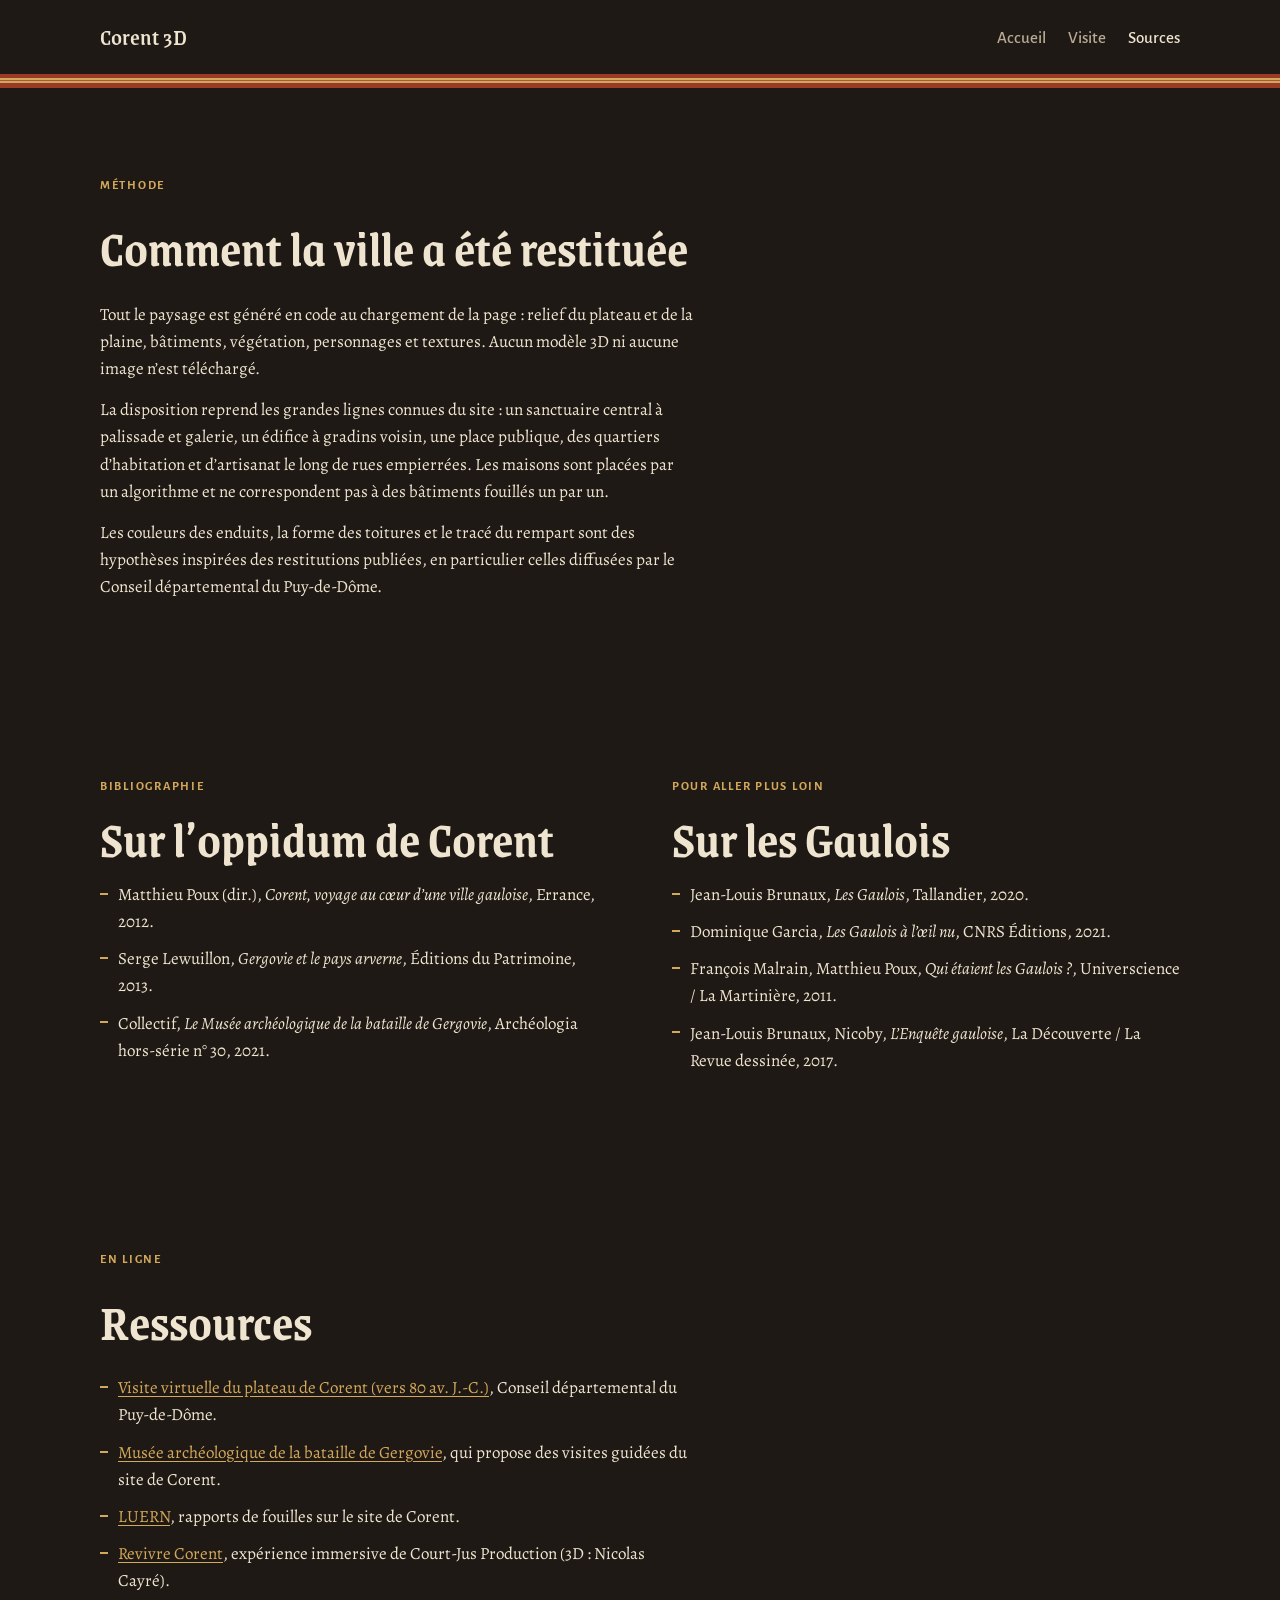
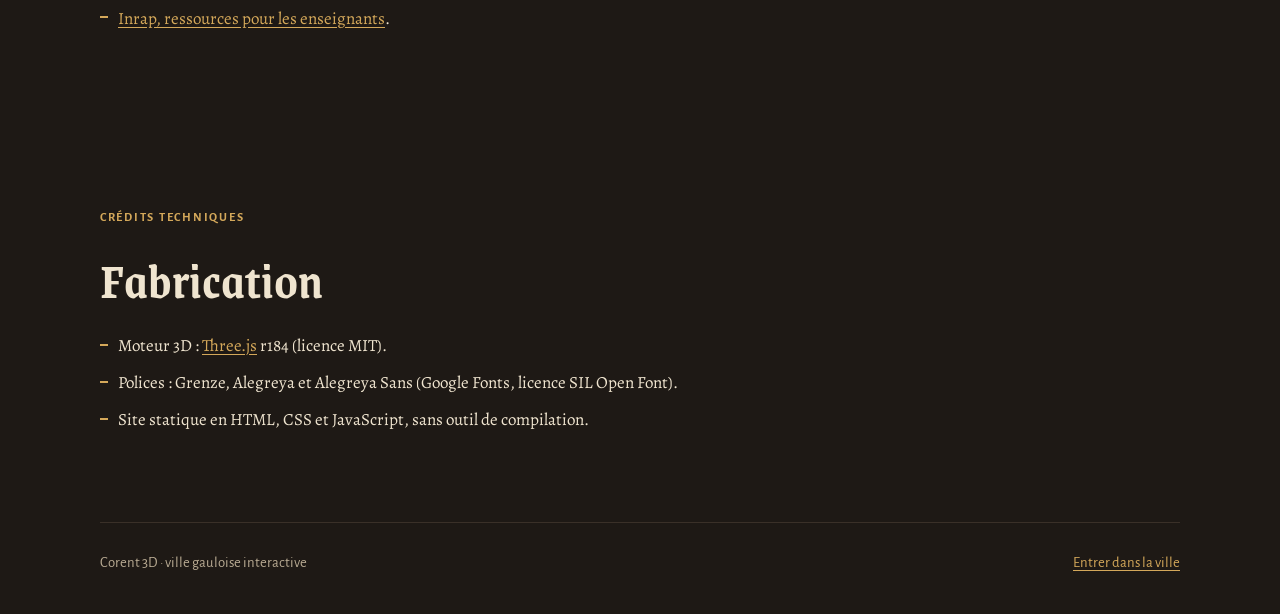
==== a-propos.html @ 4a15357b "Add files via upload" ====
<!doctype html>
<html lang="fr">
<head>
  <meta charset="utf-8">
  <meta name="viewport" content="width=device-width, initial-scale=1, viewport-fit=cover">
  <title>Corent 3D · Sources</title>
  <meta name="claude:viewport-fit-sides" content="cover">
  <link rel="preconnect" href="https://fonts.googleapis.com">
  <link rel="preconnect" href="https://fonts.gstatic.com" crossorigin>
  <link rel="stylesheet" href="https://fonts.googleapis.com/css2?family=Alegreya:ital,wght@0,400;0,600;1,400&family=Alegreya+Sans:wght@500;700&family=Grenze:wght@500;600&display=swap">
  <link rel="stylesheet" href="css/commun.css">
  <link rel="stylesheet" href="css/site.css">
</head>
<body>
  <div class="page">
    <header class="entete conteneur">
      <a class="marque" href="index.html">Corent 3D</a>
      <nav class="nav" aria-label="Navigation principale">
        <a href="index.html">Accueil</a>
        <a href="jeu.html">Visite</a>
        <a href="a-propos.html" aria-current="page">Sources</a>
      </nav>
    </header>
  </div>
  <div class="bandes" aria-hidden="true"></div>

  <main class="page">
    <section class="section conteneur">
      <p class="etiquette">Méthode</p>
      <h2>Comment la ville a été restituée</h2>
      <div class="lecture" style="display:grid;gap:14px">
        <p>Tout le paysage est généré en code au chargement de la page : relief du plateau et de la plaine, bâtiments, végétation, personnages et textures. Aucun modèle 3D ni aucune image n’est téléchargé.</p>
        <p>La disposition reprend les grandes lignes connues du site : un sanctuaire central à palissade et galerie, un édifice à gradins voisin, une place publique, des quartiers d’habitation et d’artisanat le long de rues empierrées. Les maisons sont placées par un algorithme et ne correspondent pas à des bâtiments fouillés un par un.</p>
        <p>Les couleurs des enduits, la forme des toitures et le tracé du rempart sont des hypothèses inspirées des restitutions publiées, en particulier celles diffusées par le Conseil départemental du Puy-de-Dôme.</p>
      </div>
    </section>

    <section class="section conteneur">
      <div class="deux-colonnes">
        <div style="display:grid;gap:14px">
          <p class="etiquette">Bibliographie</p>
          <h2>Sur l’oppidum de Corent</h2>
          <ul class="sources">
            <li>Matthieu Poux (dir.), <em>Corent, voyage au cœur d’une ville gauloise</em>, Errance, 2012.</li>
            <li>Serge Lewuillon, <em>Gergovie et le pays arverne</em>, Éditions du Patrimoine, 2013.</li>
            <li>Collectif, <em>Le Musée archéologique de la bataille de Gergovie</em>, Archéologia hors-série n° 30, 2021.</li>
          </ul>
        </div>
        <div style="display:grid;gap:14px">
          <p class="etiquette">Pour aller plus loin</p>
          <h2>Sur les Gaulois</h2>
          <ul class="sources">
            <li>Jean-Louis Brunaux, <em>Les Gaulois</em>, Tallandier, 2020.</li>
            <li>Dominique Garcia, <em>Les Gaulois à l’œil nu</em>, CNRS Éditions, 2021.</li>
            <li>François Malrain, Matthieu Poux, <em>Qui étaient les Gaulois ?</em>, Universcience / La Martinière, 2011.</li>
            <li>Jean-Louis Brunaux, Nicoby, <em>L’Enquête gauloise</em>, La Découverte / La Revue dessinée, 2017.</li>
          </ul>
        </div>
      </div>
    </section>

    <section class="section conteneur">
      <p class="etiquette">En ligne</p>
      <h2>Ressources</h2>
      <ul class="sources lecture">
        <li><a href="https://www.youtube.com/watch?v=NLYAMjh3ALQ" target="_blank" rel="noopener">Visite virtuelle du plateau de Corent (vers 80 av. J.-C.)</a>, Conseil départemental du Puy-de-Dôme.</li>
        <li><a href="https://musee-gergovie.fr/" target="_blank" rel="noopener">Musée archéologique de la bataille de Gergovie</a>, qui propose des visites guidées du site de Corent.</li>
        <li><a href="http://www.luern.fr/" target="_blank" rel="noopener">LUERN</a>, rapports de fouilles sur le site de Corent.</li>
        <li><a href="https://www.court-jus.com/fiche-film/revivre-corrent/" target="_blank" rel="noopener">Revivre Corent</a>, expérience immersive de Court-Jus Production (3D : Nicolas Cayré).</li>
        <li><a href="https://enseignants.inrap.fr/" target="_blank" rel="noopener">Inrap, ressources pour les enseignants</a>.</li>
      </ul>
    </section>

    <section class="section conteneur">
      <p class="etiquette">Crédits techniques</p>
      <h2>Fabrication</h2>
      <ul class="sources lecture">
        <li>Moteur 3D : <a href="https://threejs.org/" target="_blank" rel="noopener">Three.js</a> r184 (licence MIT).</li>
        <li>Polices : Grenze, Alegreya et Alegreya Sans (Google Fonts, licence SIL Open Font).</li>
        <li>Site statique en HTML, CSS et JavaScript, sans outil de compilation.</li>
      </ul>
    </section>
  </main>

  <footer class="page">
    <div class="pied conteneur">
      <span>Corent 3D · ville gauloise interactive</span>
      <a href="jeu.html">Entrer dans la ville</a>
    </div>
  </footer>
</body>
</html>
---- css/commun.css ----
/* commun.css — identité visuelle partagée par toutes les pages.
   Concept : l'enduit des murs de Corent. Fond de bois brûlé, texte couleur chaux,
   ocre et rouge des bandes peintes, bronze pour ce qui s'active. */
:root {
  --bois: #1e1915;          /* fond : bois noirci */
  --bois-2: #2a231d;        /* surfaces */
  --bois-3: #3a3028;        /* bordures, séparations */
  --chaux: #efe4cf;         /* texte principal */
  --chaux-2: #b9ab93;       /* texte secondaire */
  --ocre: #d4a85a;          /* enduit ocre */
  --rouge: #9b3a27;         /* bande rouge */
  --bronze: #e0a948;        /* actions, éléments actifs */
  --font-titre: "Grenze", "Palatino Linotype", Palatino, Georgia, serif;
  --font-texte: "Alegreya", Georgia, "Times New Roman", serif;
  --font-ui: "Alegreya Sans", "Segoe UI", system-ui, sans-serif;
  color-scheme: dark;
}

* { box-sizing: border-box; }
[hidden] { display: none !important; }

html { background: var(--bois); }
body {
  margin: 0;
  background: var(--bois);
  color: var(--chaux);
  font-family: var(--font-texte);
  font-size: 1.0625rem;
  line-height: 1.6;
}

h1, h2, h3 { font-family: var(--font-titre); font-weight: 600; line-height: 1.1; text-wrap: balance; margin: 0; }

a { color: var(--ocre); text-underline-offset: 3px; }
a:hover { color: var(--bronze); }

:focus-visible { outline: 2px solid var(--bronze); outline-offset: 3px; }

/* bandeau peint : motif des murs enduits de la place */
.bandes {
  height: 14px;
  background: linear-gradient(to bottom,
    var(--rouge) 0 30%, var(--ocre) 30% 44%, #a5583a 44% 52%, var(--ocre) 52% 66%, var(--rouge) 66% 100%);
}

.bouton {
  display: inline-flex; align-items: center; justify-content: center; gap: 0.6em;
  font-family: var(--font-ui); font-weight: 700; font-size: 1.05rem; letter-spacing: 0.03em;
  color: var(--bois); background: var(--bronze);
  border: 0; border-radius: 3px; padding: 0.8em 1.5em;
  text-decoration: none; cursor: pointer;
  box-shadow: inset 0 -3px 0 rgba(0,0,0,0.25);
  transition: transform 0.15s ease, background 0.15s ease;
}
.bouton:hover { background: #f0bb5a; color: var(--bois); transform: translateY(-1px); }
.bouton-discret {
  background: transparent; color: var(--chaux); box-shadow: inset 0 0 0 1px var(--bois-3);
}
.bouton-discret:hover { background: var(--bois-2); color: var(--chaux); }

kbd {
  display: inline-block; min-width: 1.9em; padding: 0.15em 0.45em;
  font-family: var(--font-ui); font-weight: 700; font-size: 0.85em; text-align: center;
  color: var(--chaux); background: var(--bois-3);
  border-radius: 3px; box-shadow: inset 0 -2px 0 rgba(0,0,0,0.45);
}

.etiquette {
  font-family: var(--font-ui); font-weight: 700; font-size: 0.78rem;
  letter-spacing: 0.14em; text-transform: uppercase; color: var(--ocre);
}

@media (prefers-reduced-motion: reduce) {
  *, *::before, *::after { animation: none !important; transition: none !important; }
}
---- css/site.css ----
/* site.css — pages d'accueil et « à propos ». Mise en page : une colonne de lecture,
   un bandeau d'ouverture sur la silhouette des toits, des sections séparées par le motif peint. */
.page { padding-left: max(16px, env(safe-area-inset-left, 0px)); padding-right: max(16px, env(safe-area-inset-right, 0px)); }
.conteneur { max-width: 1080px; margin: 0 auto; }
.lecture { max-width: 66ch; }

.entete {
  display: flex; justify-content: space-between; align-items: center; gap: 16px;
  padding-block: 18px;
  font-family: var(--font-ui); font-weight: 500;
}
.marque { font-family: var(--font-titre); font-size: 1.5rem; color: var(--chaux); text-decoration: none; }
.nav { display: flex; gap: 22px; }
.nav a { color: var(--chaux-2); text-decoration: none; }
.nav a:hover, .nav a[aria-current="page"] { color: var(--chaux); }

/* ouverture */
.ouverture { position: relative; padding-block: clamp(40px, 9vw, 96px) 0; }
.ouverture h1 {
  font-size: clamp(5rem, 19vw, 13rem); line-height: 0.85; letter-spacing: -0.01em;
  color: var(--chaux);
}
.ouverture .sous-titre {
  margin: 18px 0 0; max-width: 34ch;
  font-family: var(--font-texte); font-size: clamp(1.25rem, 2.6vw, 1.7rem); line-height: 1.35; color: var(--chaux);
}
.ouverture .sous-titre em { color: var(--ocre); font-style: italic; }
.actions { display: flex; flex-wrap: wrap; gap: 14px; align-items: center; margin-top: 28px; }
.actions small { font-family: var(--font-ui); color: var(--chaux-2); }

.silhouette { display: block; width: 100%; height: auto; margin-top: clamp(28px, 6vw, 56px); }

/* sections */
.section { padding-block: clamp(48px, 8vw, 88px); display: grid; gap: 24px; }
.section h2 { font-size: clamp(2.2rem, 5vw, 3.2rem); }
.section p { margin: 0; }
.deux-colonnes { display: grid; grid-template-columns: minmax(0, 1fr) minmax(0, 1fr); gap: clamp(24px, 5vw, 64px); align-items: start; }
.deux-colonnes > div { display: grid; gap: 14px; }

.chiffres { display: grid; grid-template-columns: repeat(3, minmax(0, 1fr)); gap: 0; border-top: 1px solid var(--bois-3); }
.chiffre { padding: 18px 16px 4px 0; display: grid; gap: 2px; }
.chiffre + .chiffre { padding-left: 16px; border-left: 1px solid var(--bois-3); }
.chiffre strong { font-family: var(--font-titre); font-size: clamp(1.8rem, 4vw, 2.6rem); font-weight: 600; color: var(--ocre); font-variant-numeric: tabular-nums; }
.chiffre span { font-family: var(--font-ui); font-size: 0.92rem; color: var(--chaux-2); }

.lieux { list-style: none; margin: 0; padding: 0; display: grid; grid-template-columns: repeat(auto-fill, minmax(240px, 1fr)); gap: 0 28px; }
.lieux li { display: grid; gap: 2px; padding: 14px 0; border-top: 1px solid var(--bois-3); }
.lieux strong { font-family: var(--font-titre); font-size: 1.35rem; font-weight: 500; }
.lieux span { font-family: var(--font-ui); font-size: 0.9rem; color: var(--chaux-2); }

.commandes { display: grid; grid-template-columns: repeat(auto-fill, minmax(230px, 1fr)); gap: 10px 28px; margin: 0; }
.commandes div { display: flex; justify-content: space-between; align-items: center; gap: 12px; padding: 10px 0; border-bottom: 1px solid var(--bois-3); }
.commandes dt { font-family: var(--font-ui); color: var(--chaux); }
.commandes dd { margin: 0; display: flex; gap: 4px; }

.note { padding: 20px 22px; background: var(--bois-2); border-left: 4px solid var(--rouge); border-radius: 0 4px 4px 0; }

.sources { display: grid; gap: 10px; padding: 0; margin: 0; list-style: none; }
.sources li { padding-left: 18px; position: relative; }
.sources li::before { content: ""; position: absolute; left: 0; top: 0.7em; width: 8px; height: 2px; background: var(--ocre); }
.sources em { color: var(--chaux); }

.pied {
  padding-block: 28px 40px; border-top: 1px solid var(--bois-3);
  display: flex; flex-wrap: wrap; justify-content: space-between; gap: 12px;
  font-family: var(--font-ui); font-size: 0.92rem; color: var(--chaux-2);
}

@media (max-width: 720px) {
  .deux-colonnes { grid-template-columns: minmax(0, 1fr); }
  .chiffres { grid-template-columns: minmax(0, 1fr); }
  .chiffre + .chiffre { padding-left: 0; border-left: 0; border-top: 1px solid var(--bois-3); }
  .nav { gap: 14px; }
}
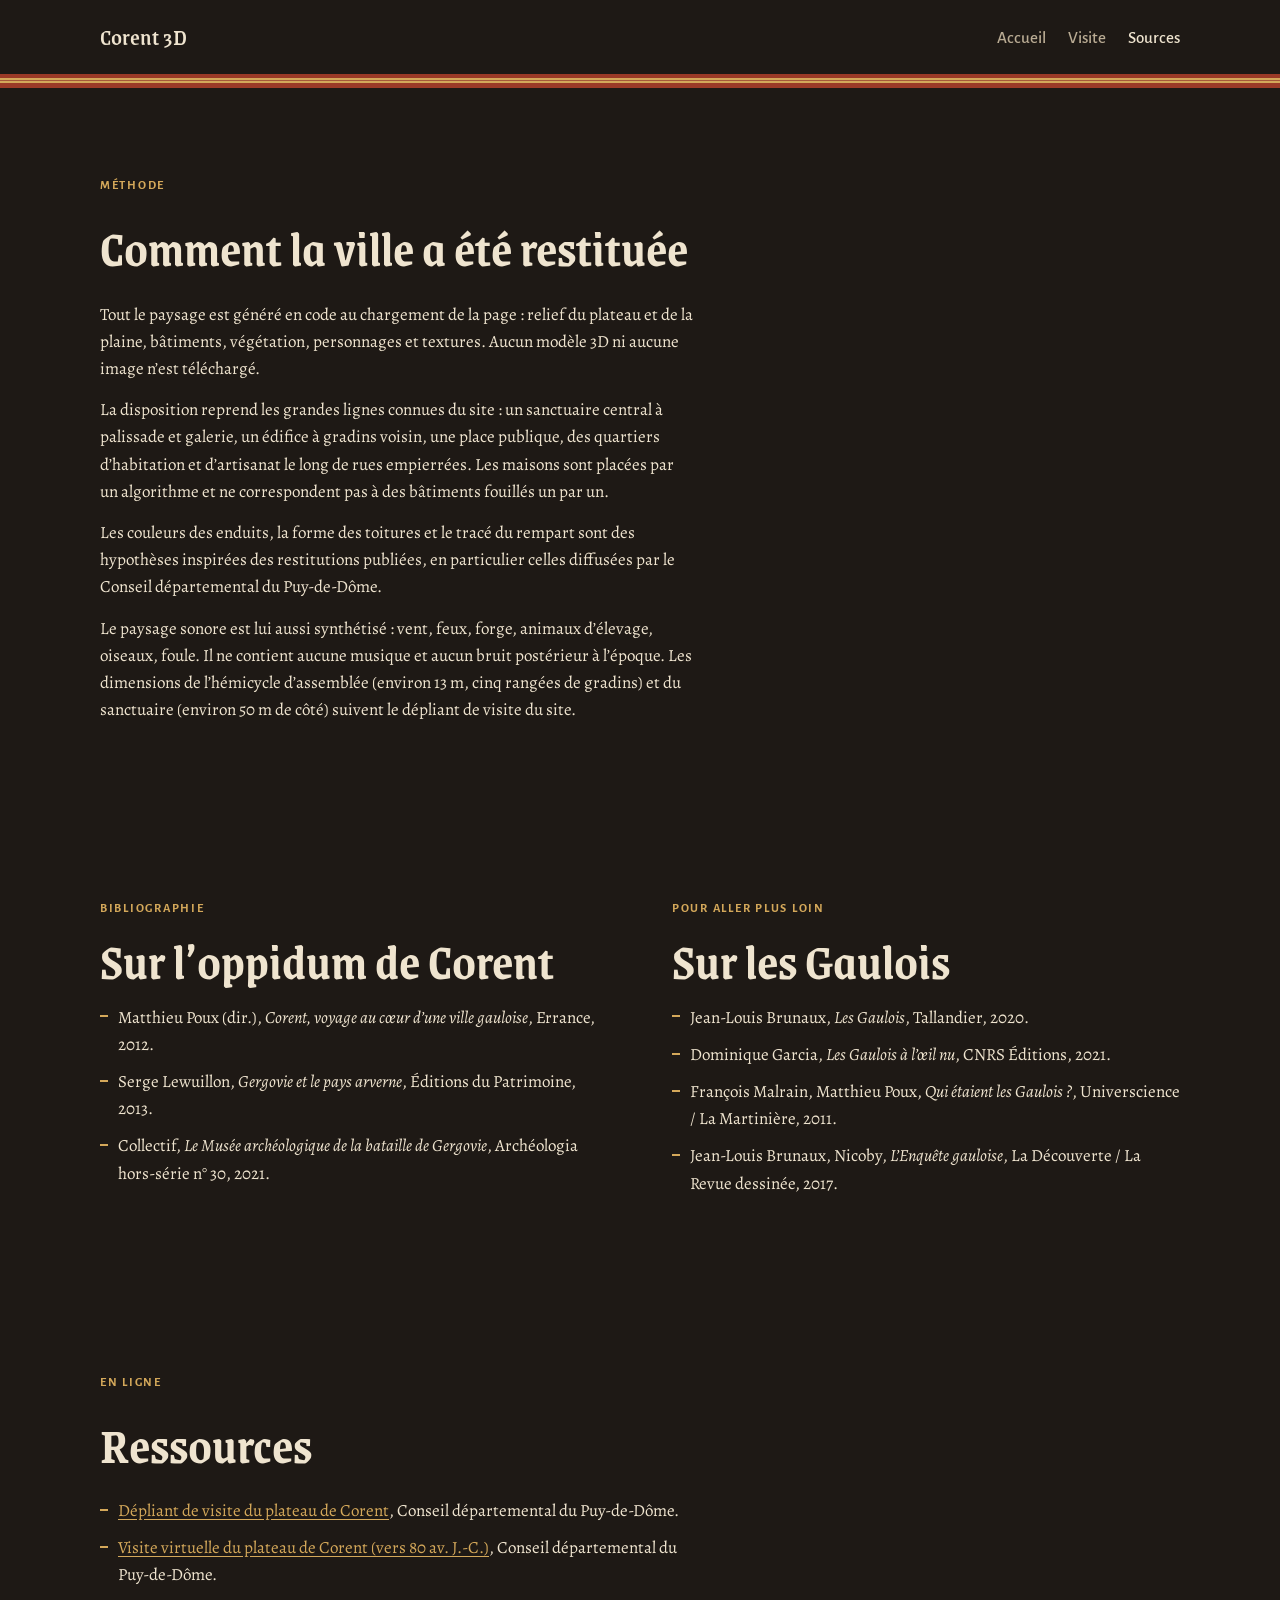
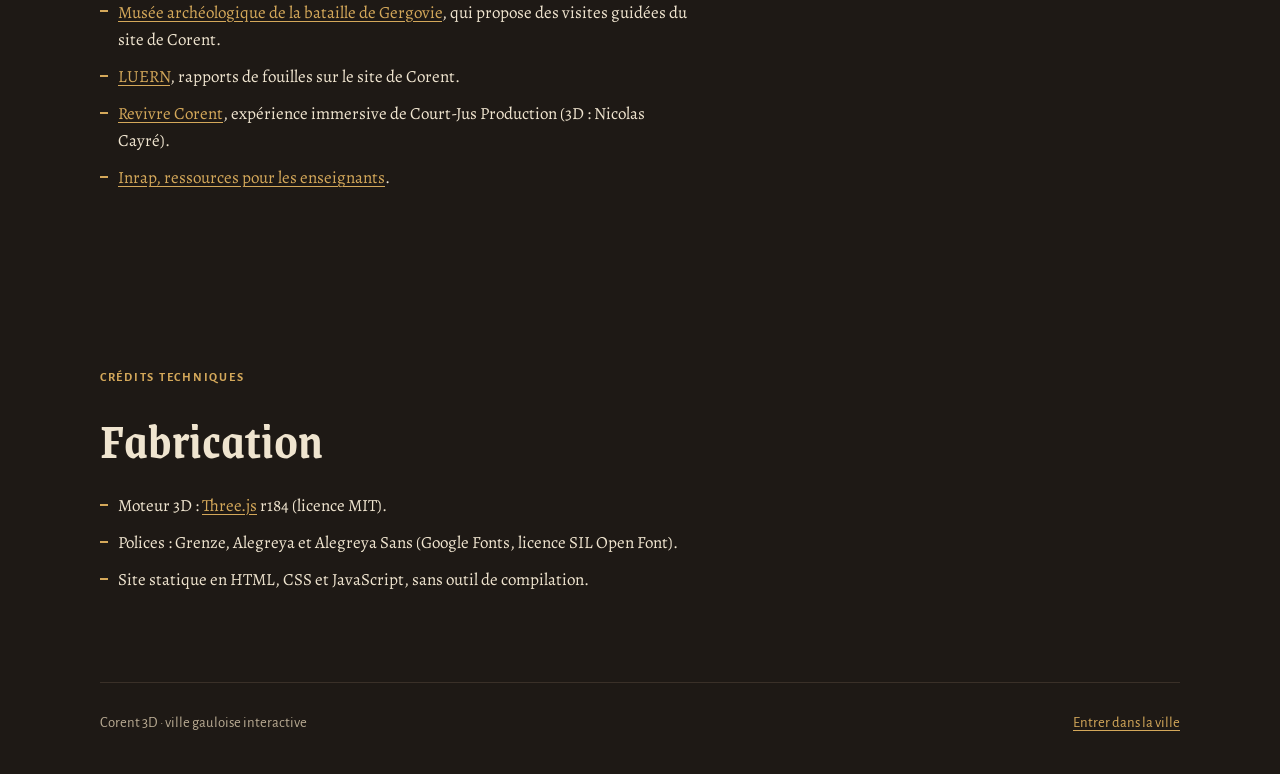
==== commit b253325f: "Add files via upload" ====
--- a/a-propos.html
+++ b/a-propos.html
@@ -32,6 +32,7 @@
         <p>Tout le paysage est généré en code au chargement de la page : relief du plateau et de la plaine, bâtiments, végétation, personnages et textures. Aucun modèle 3D ni aucune image n’est téléchargé.</p>
         <p>La disposition reprend les grandes lignes connues du site : un sanctuaire central à palissade et galerie, un édifice à gradins voisin, une place publique, des quartiers d’habitation et d’artisanat le long de rues empierrées. Les maisons sont placées par un algorithme et ne correspondent pas à des bâtiments fouillés un par un.</p>
         <p>Les couleurs des enduits, la forme des toitures et le tracé du rempart sont des hypothèses inspirées des restitutions publiées, en particulier celles diffusées par le Conseil départemental du Puy-de-Dôme.</p>
+        <p>Le paysage sonore est lui aussi synthétisé : vent, feux, forge, animaux d’élevage, oiseaux, foule. Il ne contient aucune musique et aucun bruit postérieur à l’époque. Les dimensions de l’hémicycle d’assemblée (environ 13 m, cinq rangées de gradins) et du sanctuaire (environ 50 m de côté) suivent le dépliant de visite du site.</p>
       </div>
     </section>
 
@@ -63,6 +64,7 @@
       <p class="etiquette">En ligne</p>
       <h2>Ressources</h2>
       <ul class="sources lecture">
+        <li><a href="https://puy-de-dome.fr/fileadmin/user_upload/Depliant_Corent.pdf" target="_blank" rel="noopener">Dépliant de visite du plateau de Corent</a>, Conseil départemental du Puy-de-Dôme.</li>
         <li><a href="https://www.youtube.com/watch?v=NLYAMjh3ALQ" target="_blank" rel="noopener">Visite virtuelle du plateau de Corent (vers 80 av. J.-C.)</a>, Conseil départemental du Puy-de-Dôme.</li>
         <li><a href="https://musee-gergovie.fr/" target="_blank" rel="noopener">Musée archéologique de la bataille de Gergovie</a>, qui propose des visites guidées du site de Corent.</li>
         <li><a href="http://www.luern.fr/" target="_blank" rel="noopener">LUERN</a>, rapports de fouilles sur le site de Corent.</li>
